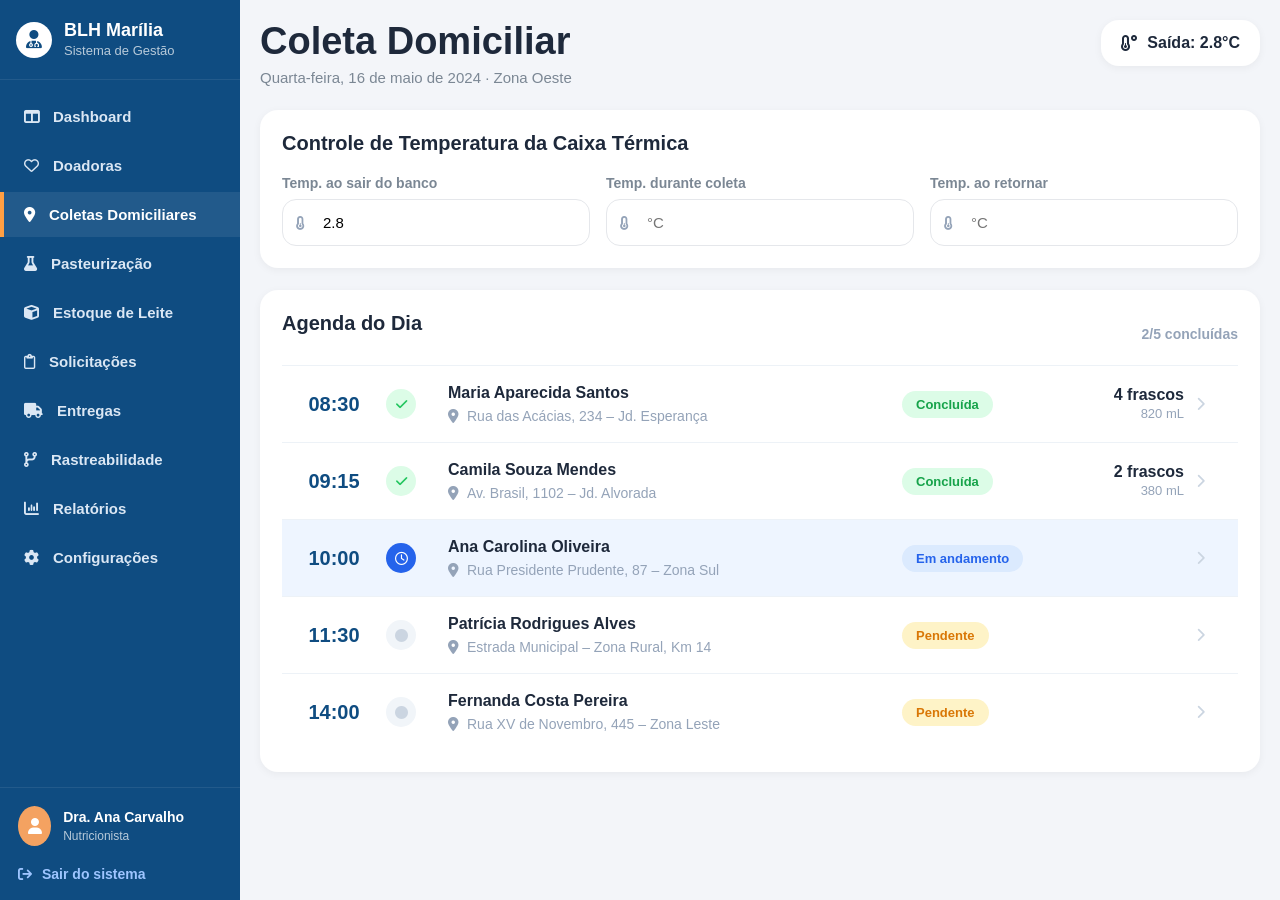
==== coletasdom.html @ 17e9ed03 "adicionando paginas" ====
<!DOCTYPE html>
<html lang="pt-BR">
<head>
  <meta charset="UTF-8" />
  <meta name="viewport" content="width=device-width, initial-scale=1.0"/>
  <title>BLH Marília - Coleta Domiciliar</title>

  <!-- Google Fonts -->
  <link rel="preconnect" href="https://fonts.googleapis.com">
  <link rel="preconnect" href="https://fonts.gstatic.com" crossorigin>

  <!-- Ícones -->
  <link
    rel="stylesheet"
    href="https://cdnjs.cloudflare.com/ajax/libs/font-awesome/6.5.1/css/all.min.css"
  />
    <link rel="stylesheet" href="assets/coletasdom.css">
</head>

<body>

  <!-- =====================================================
       LAYOUT
  ====================================================== -->

  <div class="blh-layout">

    <!-- ===================================================
         SIDEBAR
    ==================================================== -->

    <aside class="blh-sidebar">

      <div>

        <!-- LOGO -->
        <header class="blh-sidebar-header">

          <div class="blh-brand">

            <div class="blh-brand-icon">
              <i class="fa-solid fa-user-doctor"></i>
            </div>

            <div class="blh-brand-text">
              <h1>BLH Marília</h1>
              <span>Sistema de Gestão</span>
            </div>

          </div>

        </header>

        <!-- MENU -->
        <nav class="blh-sidebar-nav">

          <ul class="blh-sidebar-menu">

            <li>
              <a href="#" class="blh-sidebar-link">
                <i class="fa-solid fa-table-columns"></i>
                <span>Dashboard</span>
              </a>
            </li>

            <li>
              <a href="#" class="blh-sidebar-link">
                <i class="fa-regular fa-heart"></i>
                <span>Doadoras</span>
              </a>
            </li>

            <li>
              <a href="#" class="blh-sidebar-link active">
                <i class="fa-solid fa-location-dot"></i>
                <span>Coletas Domiciliares</span>
              </a>
            </li>

            <li>
              <a href="#" class="blh-sidebar-link">
                <i class="fa-solid fa-flask"></i>
                <span>Pasteurização</span>
              </a>
            </li>

            <li>
              <a href="#" class="blh-sidebar-link">
                <i class="fa-solid fa-cube"></i>
                <span>Estoque de Leite</span>
              </a>
            </li>

            <li>
              <a href="#" class="blh-sidebar-link">
                <i class="fa-regular fa-clipboard"></i>
                <span>Solicitações</span>
              </a>
            </li>

            <li>
              <a href="#" class="blh-sidebar-link">
                <i class="fa-solid fa-truck"></i>
                <span>Entregas</span>
              </a>
            </li>

            <li>
              <a href="#" class="blh-sidebar-link">
                <i class="fa-solid fa-code-branch"></i>
                <span>Rastreabilidade</span>
              </a>
            </li>

            <li>
              <a href="#" class="blh-sidebar-link">
                <i class="fa-solid fa-chart-column"></i>
                <span>Relatórios</span>
              </a>
            </li>

            <li>
              <a href="#" class="blh-sidebar-link">
                <i class="fa-solid fa-gear"></i>
                <span>Configurações</span>
              </a>
            </li>

          </ul>

        </nav>

      </div>

      <!-- FOOTER -->
      <footer class="blh-sidebar-footer">

        <div class="blh-user">

          <div class="blh-user-avatar">
            <i class="fa-solid fa-user"></i>
          </div>

          <div class="blh-user-info">
            <strong>Dra. Ana Carvalho</strong>
            <span>Nutricionista</span>
          </div>

        </div>

        <a href="#" class="blh-logout">
          <i class="fa-solid fa-arrow-right-from-bracket"></i>
          <span>Sair do sistema</span>
        </a>

      </footer>

    </aside>

    <!-- ===================================================
         MAIN
    ==================================================== -->

    <main class="blh-main">

      <!-- HEADER -->
      <header class="blh-page-header">

        <div>

          <h2 class="blh-page-title">
            Coleta Domiciliar
          </h2>

          <p class="blh-page-subtitle">
            Quarta-feira, 16 de maio de 2024 · Zona Oeste
          </p>

        </div>

        <div class="blh-temperature-indicator">
          <i class="fa-solid fa-temperature-low"></i>
          <span>Saída: 2.8°C</span>
        </div>

      </header>

      <!-- =================================================
           CONTROLE DE TEMPERATURA
      ================================================== -->

      <section class="blh-card">

        <h3 class="blh-card-title">
          Controle de Temperatura da Caixa Térmica
        </h3>

        <form class="blh-temperature-grid">

          <!-- Campo -->
          <div class="blh-form-group">

            <label class="blh-form-label">
              Temp. ao sair do banco
            </label>

            <div class="blh-input-wrapper">

              <i class="fa-solid fa-temperature-quarter blh-input-icon"></i>

              <input
                type="number"
                class="blh-input"
                value="2.8"
              />

            </div>

          </div>

          <!-- Campo -->
          <div class="blh-form-group">

            <label class="blh-form-label">
              Temp. durante coleta
            </label>

            <div class="blh-input-wrapper">

              <i class="fa-solid fa-temperature-quarter blh-input-icon"></i>

              <input
                type="number"
                class="blh-input"
                placeholder="°C"
              />

            </div>

          </div>

          <!-- Campo -->
          <div class="blh-form-group">

            <label class="blh-form-label">
              Temp. ao retornar
            </label>

            <div class="blh-input-wrapper">

              <i class="fa-solid fa-temperature-quarter blh-input-icon"></i>

              <input
                type="number"
                class="blh-input"
                placeholder="°C"
              />

            </div>

          </div>

        </form>

      </section>

      <!-- =================================================
           AGENDA
      ================================================== -->

      <section class="blh-card">

        <div class="blh-agenda-header">

          <h3 class="blh-card-title">
            Agenda do Dia
          </h3>

          <span class="blh-agenda-counter">
            2/5 concluídas
          </span>

        </div>

        <!-- LISTA -->
        <ul class="blh-agenda-list">

          <!-- ITEM -->
          <li class="blh-agenda-item">

            <div class="blh-time">08:30</div>

            <div class="blh-status-icon blh-status-success">
              <i class="fa-solid fa-check"></i>
            </div>

            <div>

              <h4 class="blh-client-name">
                Maria Aparecida Santos
              </h4>

              <p class="blh-client-address">
                <i class="fa-solid fa-location-dot"></i>
                Rua das Acácias, 234 – Jd. Esperança
              </p>

            </div>

            <div>
              <span class="blh-badge blh-badge-success">
                Concluída
              </span>
            </div>

            <div class="blh-milk-info">
              <strong>4 frascos</strong>
              <span>820 mL</span>
            </div>

            <div class="blh-arrow">
              <i class="fa-solid fa-chevron-right"></i>
            </div>

          </li>

          <!-- ITEM -->
          <li class="blh-agenda-item">

            <div class="blh-time">09:15</div>

            <div class="blh-status-icon blh-status-success">
              <i class="fa-solid fa-check"></i>
            </div>

            <div>

              <h4 class="blh-client-name">
                Camila Souza Mendes
              </h4>

              <p class="blh-client-address">
                <i class="fa-solid fa-location-dot"></i>
                Av. Brasil, 1102 – Jd. Alvorada
              </p>

            </div>

            <div>
              <span class="blh-badge blh-badge-success">
                Concluída
              </span>
            </div>

            <div class="blh-milk-info">
              <strong>2 frascos</strong>
              <span>380 mL</span>
            </div>

            <div class="blh-arrow">
              <i class="fa-solid fa-chevron-right"></i>
            </div>

          </li>

          <!-- ITEM -->
          <li class="blh-agenda-item active">

            <div class="blh-time">10:00</div>

            <div class="blh-status-icon blh-status-info">
              <i class="fa-regular fa-clock"></i>
            </div>

            <div>

              <h4 class="blh-client-name">
                Ana Carolina Oliveira
              </h4>

              <p class="blh-client-address">
                <i class="fa-solid fa-location-dot"></i>
                Rua Presidente Prudente, 87 – Zona Sul
              </p>

            </div>

            <div>
              <span class="blh-badge blh-badge-info">
                Em andamento
              </span>
            </div>

            <div></div>

            <div class="blh-arrow">
              <i class="fa-solid fa-chevron-right"></i>
            </div>

          </li>

          <!-- ITEM -->
          <li class="blh-agenda-item">

            <div class="blh-time">11:30</div>

            <div class="blh-status-icon blh-status-pending">
              <i class="fa-solid fa-circle"></i>
            </div>

            <div>

              <h4 class="blh-client-name">
                Patrícia Rodrigues Alves
              </h4>

              <p class="blh-client-address">
                <i class="fa-solid fa-location-dot"></i>
                Estrada Municipal – Zona Rural, Km 14
              </p>

            </div>

            <div>
              <span class="blh-badge blh-badge-warning">
                Pendente
              </span>
            </div>

            <div></div>

            <div class="blh-arrow">
              <i class="fa-solid fa-chevron-right"></i>
            </div>

          </li>

          <!-- ITEM -->
          <li class="blh-agenda-item">

            <div class="blh-time">14:00</div>

            <div class="blh-status-icon blh-status-pending">
              <i class="fa-solid fa-circle"></i>
            </div>

            <div>

              <h4 class="blh-client-name">
                Fernanda Costa Pereira
              </h4>

              <p class="blh-client-address">
                <i class="fa-solid fa-location-dot"></i>
                Rua XV de Novembro, 445 – Zona Leste
              </p>

            </div>

            <div>
              <span class="blh-badge blh-badge-warning">
                Pendente
              </span>
            </div>

            <div></div>

            <div class="blh-arrow">
              <i class="fa-solid fa-chevron-right"></i>
            </div>

          </li>

        </ul>

      </section>

    </main>

  </div>

  <!-- =====================================================
       JAVASCRIPT
  ====================================================== -->



</body>
</html>
---- assets/coletasdom.css ----
/* =====================================================
       RESET
    ====================================================== */

    *{
      margin:0;
      padding:0;
      box-sizing:border-box;
    }

    :root{

      /* ==========================
         PALETA
      ========================== */

      --blh-primary:#0f4c81;
      --blh-primary-dark:#0b3d69;
      --blh-primary-light:#2b6aa2;

      --blh-background:#f3f5f9;
      --blh-surface:#ffffff;

      --blh-text:#1e293b;
      --blh-text-light:#7b8794;

      --blh-border:#e5e7eb;

      --blh-success:#22c55e;
      --blh-success-bg:#dcfce7;

      --blh-warning:#f59e0b;
      --blh-warning-bg:#fef3c7;

      --blh-info:#2563eb;
      --blh-info-bg:#dbeafe;

      --blh-shadow:
      0 2px 8px rgba(0,0,0,0.05);

      --blh-radius:18px;

      --blh-sidebar-width:240px;
    }

    body{
      font-family:Arial, Helvetica, sans-serif;
      background:var(--blh-background);
      color:var(--blh-text);
    }

    /* =====================================================
       LAYOUT PRINCIPAL
    ====================================================== */

    .blh-layout{
      display:flex;
      min-height:100vh;
    }

    /* =====================================================
       SIDEBAR
    ====================================================== */

    .blh-sidebar{
      width:var(--blh-sidebar-width);
      background:var(--blh-primary);
      display:flex;
      flex-direction:column;
      justify-content:space-between;
      position:fixed;
      top:0;
      left:0;
      bottom:0;
    }

    /* ======================================
       LOGO
    ====================================== */

    .blh-sidebar-header{
      padding:20px 16px;
      border-bottom:1px solid rgba(255,255,255,0.08);
    }

    .blh-brand{
      display:flex;
      align-items:center;
      gap:12px;
    }

    .blh-brand-icon{
      width:36px;
      height:36px;
      border-radius:50%;
      background:#fff;
      display:flex;
      align-items:center;
      justify-content:center;
      color:var(--blh-primary);
      font-size:18px;
    }

    .blh-brand-text h1{
      font-size:18px;
      color:#fff;
      font-weight:700;
    }

    .blh-brand-text span{
      color:rgba(255,255,255,0.7);
      font-size:13px;
    }

    /* ======================================
       MENU
    ====================================== */

    .blh-sidebar-nav{
      padding-top:14px;
    }

    .blh-sidebar-menu{
      list-style:none;
    }

    .blh-sidebar-menu li{
      margin-bottom:4px;
    }

    .blh-sidebar-link{
      display:flex;
      align-items:center;
      gap:14px;
      padding:14px 20px;
      text-decoration:none;
      color:#dbe7f4;
      font-size:15px;
      font-weight:600;
      transition:0.2s;
      border-left:4px solid transparent;
    }

    .blh-sidebar-link:hover{
      background:rgba(255,255,255,0.06);
    }

    .blh-sidebar-link.active{
      background:rgba(255,255,255,0.08);
      border-left:4px solid #ff9f43;
      color:#fff;
    }

    /* ======================================
       FOOTER SIDEBAR
    ====================================== */

    .blh-sidebar-footer{
      padding:18px;
      border-top:1px solid rgba(255,255,255,0.08);
    }

    .blh-user{
      display:flex;
      align-items:center;
      gap:12px;
      margin-bottom:20px;
    }

    .blh-user-avatar{
      width:40px;
      height:40px;
      border-radius:50%;
      background:#f4a261;
      display:flex;
      align-items:center;
      justify-content:center;
      color:#fff;
    }

    .blh-user-info strong{
      color:#fff;
      font-size:14px;
    }

    .blh-user-info span{
      color:rgba(255,255,255,0.7);
      font-size:12px;
    }

    .blh-logout{
      color:#9ec5ff;
      text-decoration:none;
      font-weight:600;
      display:flex;
      gap:10px;
      align-items:center;
      font-size:14px;
    }

    /* =====================================================
       MAIN
    ====================================================== */

    .blh-main{
      margin-left:var(--blh-sidebar-width);
      width:100%;
      padding:20px;
    }

    /* =====================================================
       HEADER
    ====================================================== */

    .blh-page-header{
      display:flex;
      align-items:flex-start;
      justify-content:space-between;
      margin-bottom:24px;
    }

    .blh-page-title{
      font-size:38px;
      font-weight:700;
      margin-bottom:6px;
    }

    .blh-page-subtitle{
      color:var(--blh-text-light);
      font-size:15px;
    }

    .blh-temperature-indicator{
      background:#fff;
      padding:14px 20px;
      border-radius:18px;
      box-shadow:var(--blh-shadow);
      display:flex;
      align-items:center;
      gap:10px;
      font-weight:700;
    }

    /* =====================================================
       CARD PADRÃO
    ====================================================== */

    .blh-card{
      background:var(--blh-surface);
      border-radius:var(--blh-radius);
      box-shadow:var(--blh-shadow);
      padding:22px;
      margin-bottom:22px;
    }

    .blh-card-title{
      font-size:20px;
      font-weight:700;
      margin-bottom:20px;
    }

    /* =====================================================
       FORMULÁRIO TEMPERATURA
    ====================================================== */

    .blh-temperature-grid{
      display:grid;
      grid-template-columns:repeat(3,1fr);
      gap:16px;
    }

    .blh-form-group{
      display:flex;
      flex-direction:column;
      gap:8px;
    }

    .blh-form-label{
      font-size:14px;
      color:var(--blh-text-light);
      font-weight:600;
    }

    .blh-input-wrapper{
      position:relative;
    }

    .blh-input-icon{
      position:absolute;
      left:14px;
      top:50%;
      transform:translateY(-50%);
      color:#94a3b8;
      font-size:14px;
    }

    .blh-input{
      width:100%;
      border:1px solid var(--blh-border);
      border-radius:14px;
      padding:14px 14px 14px 40px;
      font-size:15px;
      outline:none;
      transition:0.2s;
    }

    .blh-input:focus{
      border-color:var(--blh-primary);
    }

    /* =====================================================
       AGENDA
    ====================================================== */

    .blh-agenda-header{
      display:flex;
      justify-content:space-between;
      align-items:center;
      margin-bottom:10px;
    }

    .blh-agenda-counter{
      color:#94a3b8;
      font-size:14px;
      font-weight:600;
    }

    .blh-agenda-list{
      list-style:none;
    }

    .blh-agenda-item{
      display:grid;
      grid-template-columns:
      80px
      50px
      1fr
      170px
      100px
      30px;

      align-items:center;

      gap:12px;

      padding:18px 12px;
      border-top:1px solid #edf2f7;

      transition:0.2s;
    }

    .blh-agenda-item:hover{
      background:#f8fafc;
    }

    .blh-agenda-item.active{
      background:#eef5ff;
    }

    .blh-time{
      font-weight:700;
      color:var(--blh-primary);
      text-align:center;
      font-size:20px;
    }

    /* ======================================
       STATUS ICON
    ====================================== */

    .blh-status-icon{
      width:30px;
      height:30px;
      border-radius:50%;
      display:flex;
      align-items:center;
      justify-content:center;
      font-size:13px;
    }

    .blh-status-success{
      background:var(--blh-success-bg);
      color:var(--blh-success);
    }

    .blh-status-info{
      background:var(--blh-info);
      color:#fff;
    }

    .blh-status-pending{
      background:#f1f5f9;
      color:#cbd5e1;
    }

    /* ======================================
       CLIENTE
    ====================================== */

    .blh-client-name{
      font-size:16px;
      font-weight:700;
      margin-bottom:6px;
    }

    .blh-client-address{
      color:#94a3b8;
      font-size:14px;
      display:flex;
      gap:8px;
      align-items:center;
    }

    /* ======================================
       BADGES
    ====================================== */

    .blh-badge{
      padding:6px 14px;
      border-radius:999px;
      font-size:13px;
      font-weight:700;
      text-align:center;
      display:inline-block;
    }

    .blh-badge-success{
      background:var(--blh-success-bg);
      color:#16a34a;
    }

    .blh-badge-warning{
      background:var(--blh-warning-bg);
      color:#d97706;
    }

    .blh-badge-info{
      background:var(--blh-info-bg);
      color:#2563eb;
    }

    /* ======================================
       FRASCOS
    ====================================== */

    .blh-milk-info{
      text-align:right;
    }

    .blh-milk-info strong{
      display:block;
      font-size:16px;
    }

    .blh-milk-info span{
      color:#94a3b8;
      font-size:13px;
    }

    .blh-arrow{
      color:#cbd5e1;
      font-size:14px;
    }

    /* =====================================================
       RESPONSIVO
    ====================================================== */

    @media(max-width:1100px){

      .blh-temperature-grid{
        grid-template-columns:1fr;
      }

      .blh-agenda-item{
        grid-template-columns:1fr;
        text-align:left;
      }

      .blh-milk-info{
        text-align:left;
      }

    }

    @media(max-width:768px){

      .blh-sidebar{
        width:82px;
      }

      .blh-sidebar .blh-brand-text,
      .blh-sidebar .blh-sidebar-link span,
      .blh-sidebar .blh-user-info,
      .blh-sidebar .blh-logout span{
        display:none;
      }

      .blh-main{
        margin-left:82px;
      }

      .blh-page-title{
        font-size:28px;
      }

    }
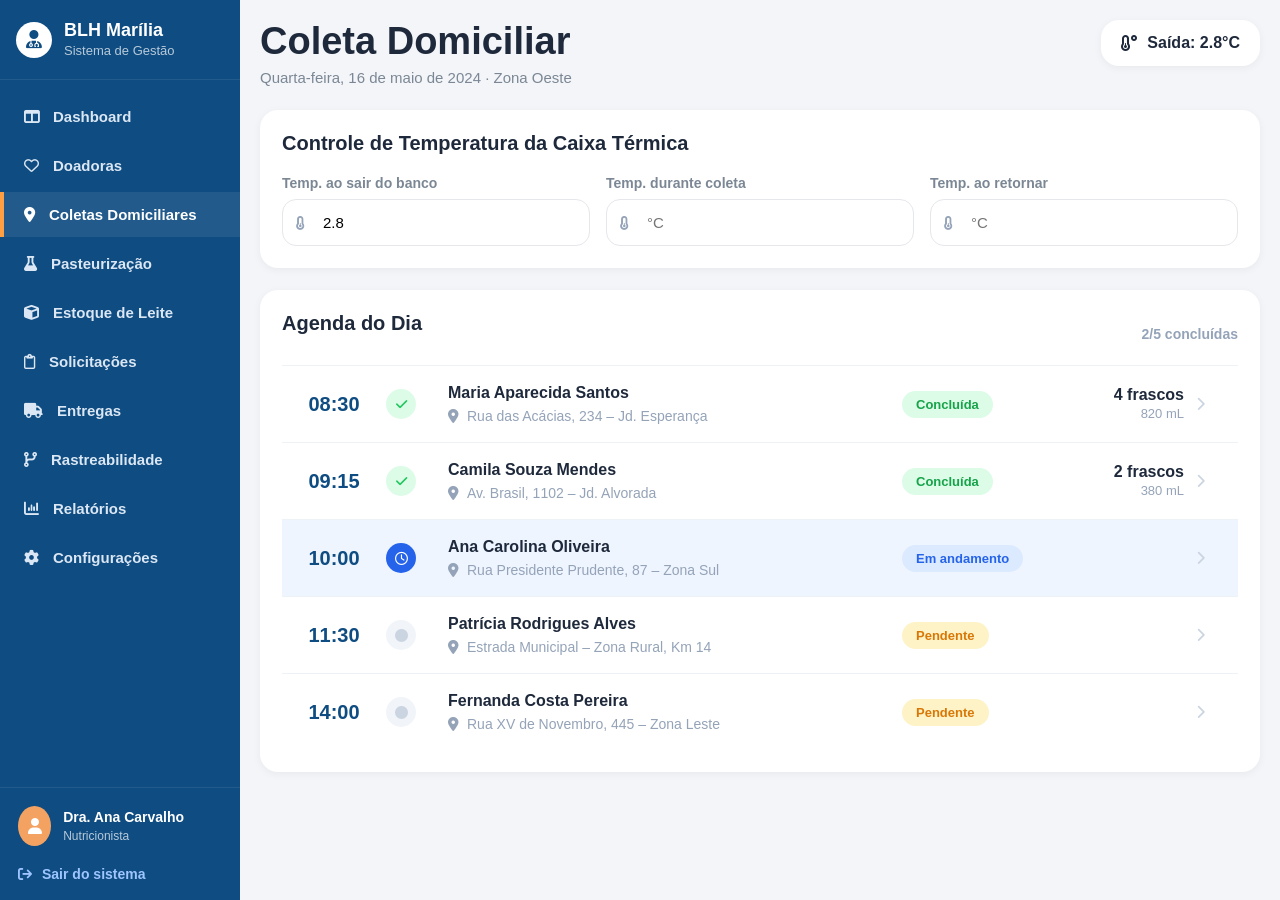
==== commit b5fa6689: "correção da sidebar e adição dos scripts das doadoras" ====
--- a/coletasdom.html
+++ b/coletasdom.html
@@ -30,131 +30,101 @@
     ==================================================== -->
 
     <aside class="blh-sidebar">
-
       <div>
-
         <!-- LOGO -->
         <header class="blh-sidebar-header">
-
           <div class="blh-brand">
-
             <div class="blh-brand-icon">
               <i class="fa-solid fa-user-doctor"></i>
             </div>
-
             <div class="blh-brand-text">
               <h1>BLH Marília</h1>
               <span>Sistema de Gestão</span>
             </div>
-
-          </div>
-
+          </div>
         </header>
-
         <!-- MENU -->
         <nav class="blh-sidebar-nav">
-
           <ul class="blh-sidebar-menu">
-
-            <li>
-              <a href="#" class="blh-sidebar-link">
+            <li>
+              <a class="blh-sidebar-link " href="dashboard.html">
                 <i class="fa-solid fa-table-columns"></i>
                 <span>Dashboard</span>
               </a>
             </li>
-
-            <li>
-              <a href="#" class="blh-sidebar-link">
+            <li>
+              <a class="blh-sidebar-link" href="doadoras.html">
                 <i class="fa-regular fa-heart"></i>
                 <span>Doadoras</span>
               </a>
             </li>
-
-            <li>
-              <a href="#" class="blh-sidebar-link active">
+            <li>
+              <a class="blh-sidebar-link active" href="coletasdom.html">
                 <i class="fa-solid fa-location-dot"></i>
                 <span>Coletas Domiciliares</span>
               </a>
             </li>
-
-            <li>
-              <a href="#" class="blh-sidebar-link">
+            <li>
+              <a class="blh-sidebar-link" href="#">
                 <i class="fa-solid fa-flask"></i>
                 <span>Pasteurização</span>
               </a>
             </li>
-
-            <li>
-              <a href="#" class="blh-sidebar-link">
+            <li>
+              <a class="blh-sidebar-link" href="#">
                 <i class="fa-solid fa-cube"></i>
                 <span>Estoque de Leite</span>
               </a>
             </li>
-
-            <li>
-              <a href="#" class="blh-sidebar-link">
+            <li>
+              <a class="blh-sidebar-link" href="#">
                 <i class="fa-regular fa-clipboard"></i>
                 <span>Solicitações</span>
               </a>
             </li>
-
-            <li>
-              <a href="#" class="blh-sidebar-link">
+            <li>
+              <a class="blh-sidebar-link" href="#">
                 <i class="fa-solid fa-truck"></i>
                 <span>Entregas</span>
               </a>
             </li>
-
-            <li>
-              <a href="#" class="blh-sidebar-link">
+            <li>
+              <a class="blh-sidebar-link" href="#">
                 <i class="fa-solid fa-code-branch"></i>
                 <span>Rastreabilidade</span>
               </a>
             </li>
-
-            <li>
-              <a href="#" class="blh-sidebar-link">
+            <li>
+              <a class="blh-sidebar-link" href="#">
                 <i class="fa-solid fa-chart-column"></i>
                 <span>Relatórios</span>
               </a>
             </li>
-
-            <li>
-              <a href="#" class="blh-sidebar-link">
+            <li>
+              <a class="blh-sidebar-link" href="#">
                 <i class="fa-solid fa-gear"></i>
                 <span>Configurações</span>
               </a>
             </li>
-
           </ul>
-
         </nav>
-
       </div>
-
       <!-- FOOTER -->
       <footer class="blh-sidebar-footer">
-
         <div class="blh-user">
-
           <div class="blh-user-avatar">
             <i class="fa-solid fa-user"></i>
           </div>
-
           <div class="blh-user-info">
             <strong>Dra. Ana Carvalho</strong>
             <span>Nutricionista</span>
           </div>
-
         </div>
-
-        <a href="#" class="blh-logout">
+        <a class="blh-logout" href="index.html">
           <i class="fa-solid fa-arrow-right-from-bracket"></i>
           <span>Sair do sistema</span>
         </a>
-
       </footer>
-
     </aside>
 
     <!-- ===================================================
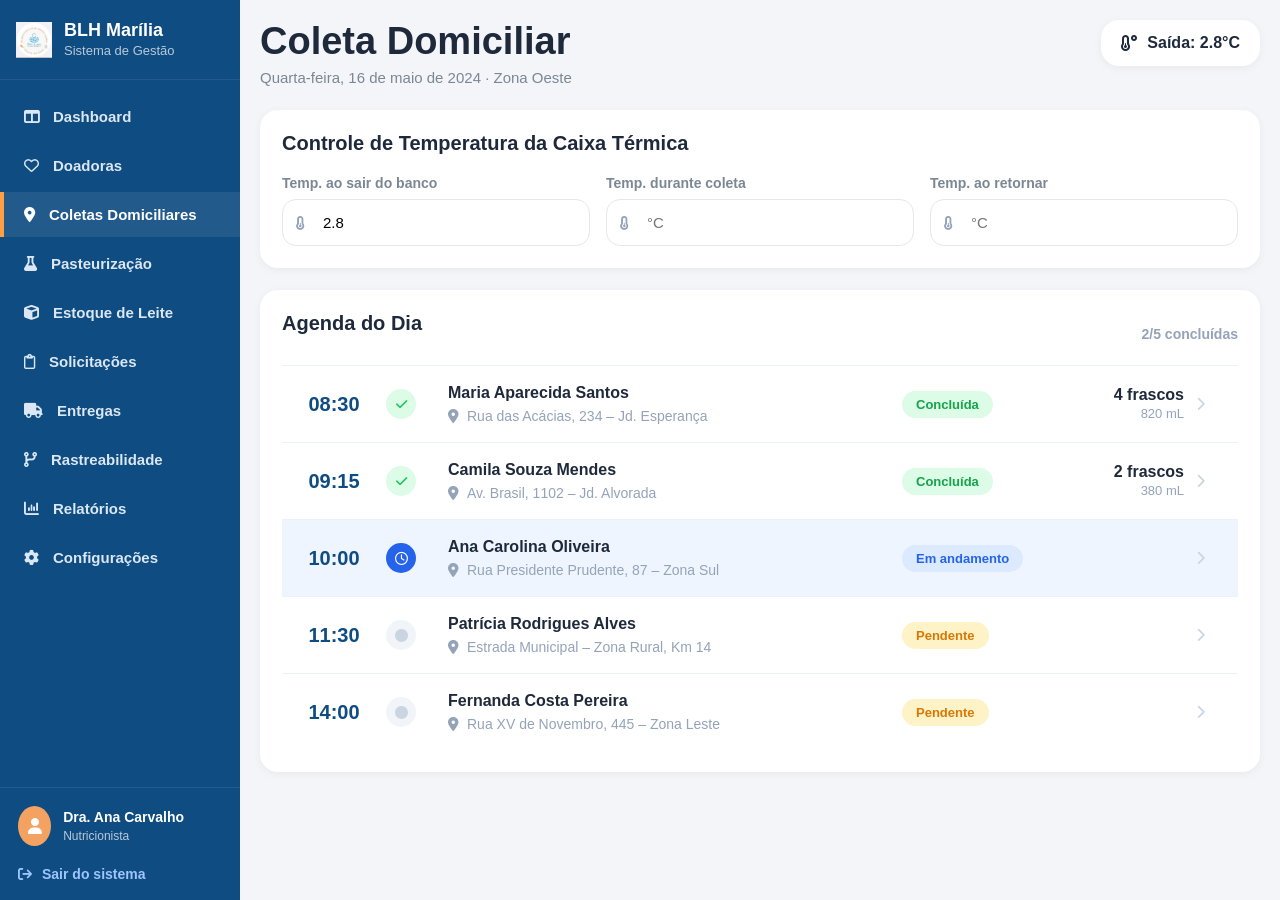
==== commit bcc9f8f1: "alterando a imagem da sidebar" ====
--- a/coletasdom.html
+++ b/coletasdom.html
@@ -35,7 +35,7 @@
         <header class="blh-sidebar-header">
           <div class="blh-brand">
             <div class="blh-brand-icon">
-              <i class="fa-solid fa-user-doctor"></i>
+              <img src="assets/img/img-logo.jpg" alt="" width="100%" height="100%">
             </div>
             <div class="blh-brand-text">
               <h1>BLH Marília</h1>
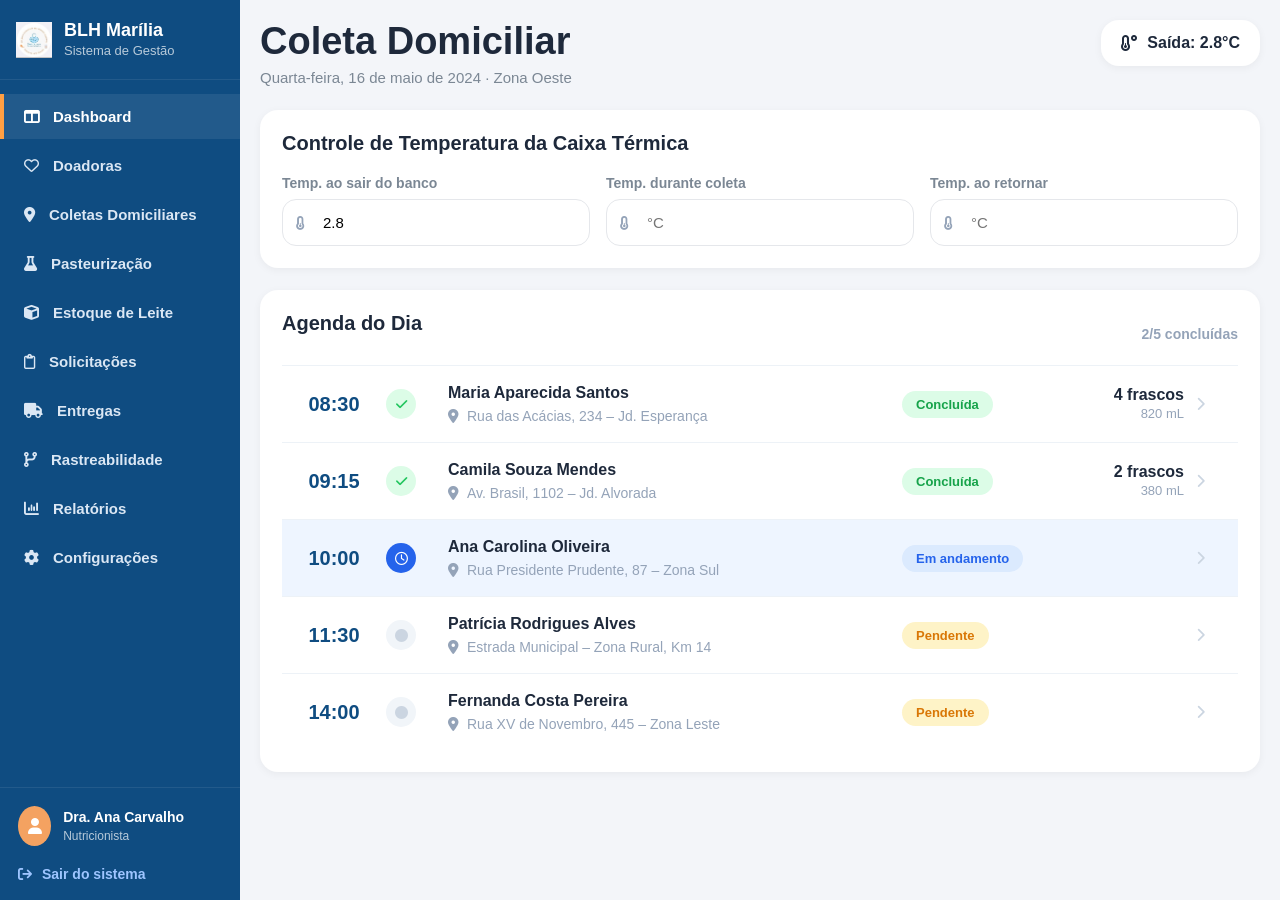
==== commit d65ae635: "adicionando arquivos e tentando arrumar a sidebar" ====
--- a/coletasdom.html
+++ b/coletasdom.html
@@ -30,103 +30,102 @@
     ==================================================== -->
 
     <aside class="blh-sidebar">
-      <div>
-        <!-- LOGO -->
-        <header class="blh-sidebar-header">
-          <div class="blh-brand">
-            <div class="blh-brand-icon">
-              <img src="assets/img/img-logo.jpg" alt="" width="100%" height="100%">
-            </div>
-            <div class="blh-brand-text">
-              <h1>BLH Marília</h1>
-              <span>Sistema de Gestão</span>
-            </div>
-          </div>
-        </header>
-        <!-- MENU -->
-        <nav class="blh-sidebar-nav">
-          <ul class="blh-sidebar-menu">
-            <li>
-              <a class="blh-sidebar-link " href="dashboard.html">
-                <i class="fa-solid fa-table-columns"></i>
-                <span>Dashboard</span>
-              </a>
-            </li>
-            <li>
-              <a class="blh-sidebar-link" href="doadoras.html">
-                <i class="fa-regular fa-heart"></i>
-                <span>Doadoras</span>
-              </a>
-            </li>
-            <li>
-              <a class="blh-sidebar-link active" href="coletasdom.html">
-                <i class="fa-solid fa-location-dot"></i>
-                <span>Coletas Domiciliares</span>
-              </a>
-            </li>
-            <li>
-              <a class="blh-sidebar-link" href="#">
-                <i class="fa-solid fa-flask"></i>
-                <span>Pasteurização</span>
-              </a>
-            </li>
-            <li>
-              <a class="blh-sidebar-link" href="#">
-                <i class="fa-solid fa-cube"></i>
-                <span>Estoque de Leite</span>
-              </a>
-            </li>
-            <li>
-              <a class="blh-sidebar-link" href="#">
-                <i class="fa-regular fa-clipboard"></i>
-                <span>Solicitações</span>
-              </a>
-            </li>
-            <li>
-              <a class="blh-sidebar-link" href="#">
-                <i class="fa-solid fa-truck"></i>
-                <span>Entregas</span>
-              </a>
-            </li>
-            <li>
-              <a class="blh-sidebar-link" href="#">
-                <i class="fa-solid fa-code-branch"></i>
-                <span>Rastreabilidade</span>
-              </a>
-            </li>
-            <li>
-              <a class="blh-sidebar-link" href="#">
-                <i class="fa-solid fa-chart-column"></i>
-                <span>Relatórios</span>
-              </a>
-            </li>
-            <li>
-              <a class="blh-sidebar-link" href="#">
-                <i class="fa-solid fa-gear"></i>
-                <span>Configurações</span>
-              </a>
-            </li>
-          </ul>
-        </nav>
-      </div>
-      <!-- FOOTER -->
-      <footer class="blh-sidebar-footer">
-        <div class="blh-user">
-          <div class="blh-user-avatar">
-            <i class="fa-solid fa-user"></i>
-          </div>
-          <div class="blh-user-info">
-            <strong>Dra. Ana Carvalho</strong>
-            <span>Nutricionista</span>
-          </div>
+        <div>
+            <!-- LOGO -->
+            <header class="blh-sidebar-header">
+                <div class="blh-brand">
+                    <div class="blh-brand-icon">
+                        <img src="assets/img/img-logo.jpg" alt="" width="100%" height="100%">
+                    </div>
+                    <div class="blh-brand-text">
+                        <h1>BLH Marília</h1>
+                        <span>Sistema de Gestão</span>
+                    </div>
+                </div>
+            </header>
+            <!-- MENU -->
+            <nav class="blh-sidebar-nav">
+                <ul class="blh-sidebar-menu">
+                    <li>
+                        <a class="blh-sidebar-link active" href="dashboard.html">
+                            <i class="fa-solid fa-table-columns"></i>
+                            <span>Dashboard</span>
+                        </a>
+                    </li>
+                    <li>
+                        <a class="blh-sidebar-link" href="doadoras.html">
+                            <i class="fa-regular fa-heart"></i>
+                            <span>Doadoras</span>
+                        </a>
+                    </li>
+                    <li>
+                        <a class="blh-sidebar-link" href="coletasdom.html">
+                            <i class="fa-solid fa-location-dot"></i>
+                            <span>Coletas Domiciliares</span>
+                        </a>
+                    </li>
+                    <li>
+                        <a class="blh-sidebar-link" href="pasteurizacao.html">
+                            <i class="fa-solid fa-flask"></i>
+                            <span>Pasteurização</span>
+                        </a>
+                    </li>
+                    <li>
+                        <a class="blh-sidebar-link" href="estoqleite.html">
+                            <i class="fa-solid fa-cube"></i>
+                            <span>Estoque de Leite</span>
+                        </a>
+                    </li>
+                    <li>
+                        <a class="blh-sidebar-link" href="solicitacoes.html">
+                            <i class="fa-regular fa-clipboard"></i>
+                            <span>Solicitações</span>
+                        </a>
+                    </li>
+                    <li>
+                        <a class="blh-sidebar-link" href="entregas.html">
+                            <i class="fa-solid fa-truck"></i>
+                            <span>Entregas</span>
+                        </a>
+                    </li>
+                    <li>
+                        <a class="blh-sidebar-link" href="#">
+                            <i class="fa-solid fa-code-branch"></i>
+                            <span>Rastreabilidade</span>
+                        </a>
+                    </li>
+                    <li>
+                        <a class="blh-sidebar-link" href="#">
+                            <i class="fa-solid fa-chart-column"></i>
+                            <span>Relatórios</span>
+                        </a>
+                    </li>
+                    <li>
+                        <a class="blh-sidebar-link" href="#">
+                            <i class="fa-solid fa-gear"></i>
+                            <span>Configurações</span>
+                        </a>
+                    </li>
+                </ul>
+            </nav>
         </div>
-        <a class="blh-logout" href="index.html">
-          <i class="fa-solid fa-arrow-right-from-bracket"></i>
-          <span>Sair do sistema</span>
-        </a>
-      </footer>
+        <!-- FOOTER -->
+        <footer class="blh-sidebar-footer">
+            <div class="blh-user">
+                <div class="blh-user-avatar">
+                    <i class="fa-solid fa-user"></i>
+                </div>
+                <div class="blh-user-info">
+                    <strong>Dra. Ana Carvalho</strong>
+                    <span>Nutricionista</span>
+                </div>
+            </div>
+            <a class="blh-logout" href="index.html">
+                <i class="fa-solid fa-arrow-right-from-bracket"></i>
+                <span>Sair do sistema</span>
+            </a>
+        </footer>
     </aside>
-
     <!-- ===================================================
          MAIN
     ==================================================== -->
